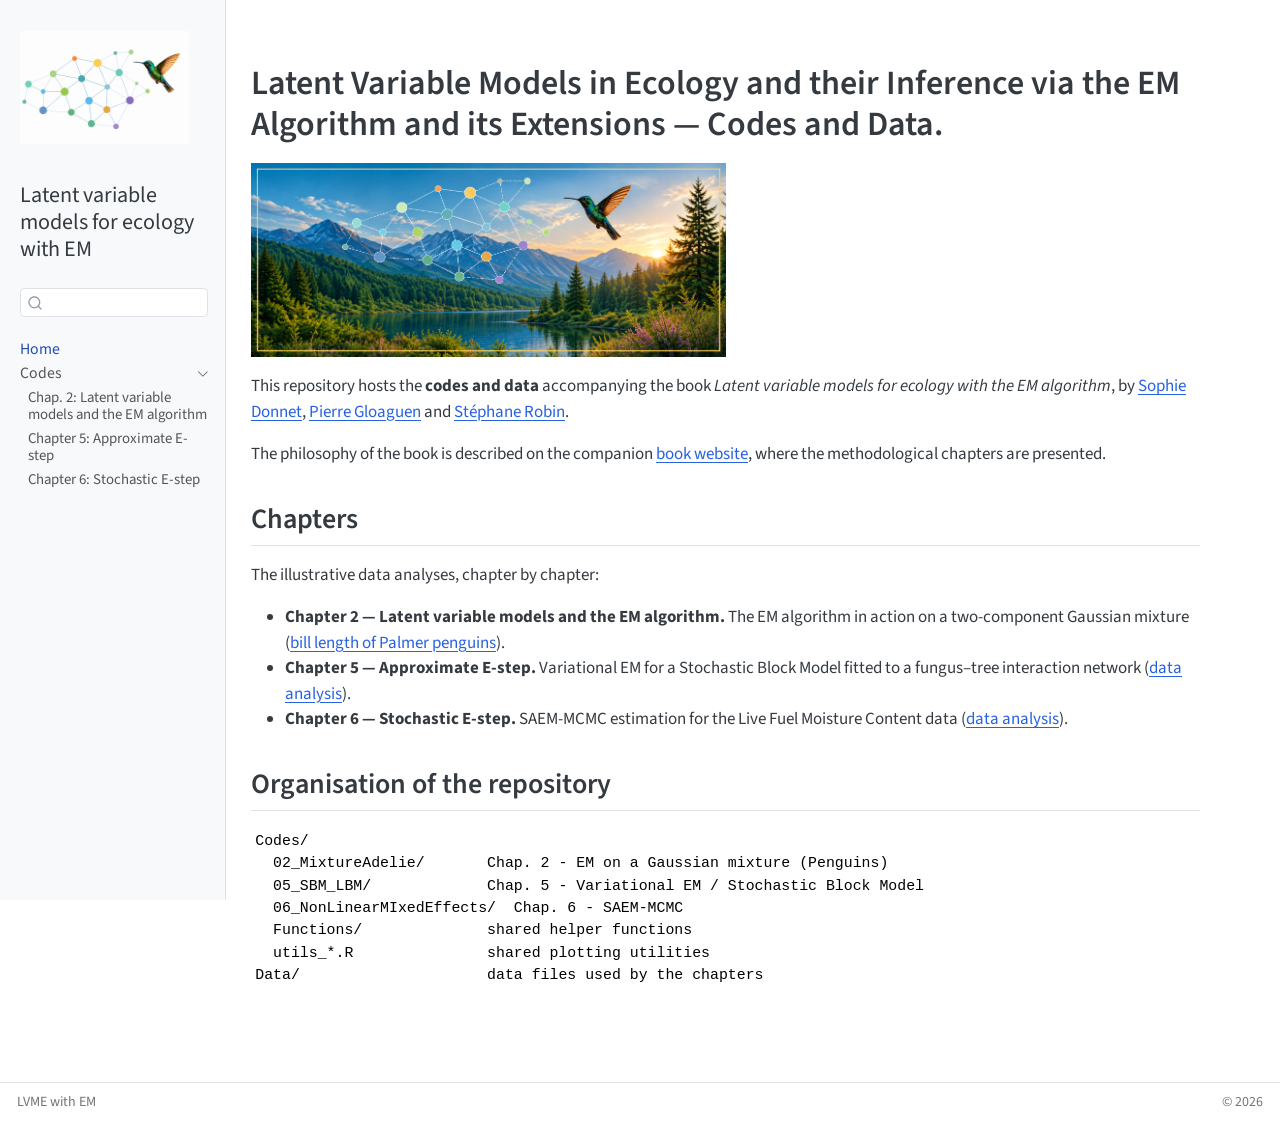
==== docs/index.html @ 4e1c7f14 "Change place for site" ====
<!DOCTYPE html>
<html xmlns="http://www.w3.org/1999/xhtml" lang="en" xml:lang="en"><head>

<meta charset="utf-8">
<meta name="generator" content="quarto-1.10.18">

<meta name="viewport" content="width=device-width, initial-scale=1.0, user-scalable=yes">


<title>Codes and Data</title>
<style>
/* Default styles provided by pandoc.
** See https://pandoc.org/MANUAL.html#variables-for-html for config info.
*/
span.smallcaps{font-variant: small-caps;}
div.columns{display: flex; gap: 1.5em;}
div.column{flex: auto;}
@media screen {
div.columns{gap: min(4vw, 1.5em);}
div.column{overflow-x: auto;}
}
div.hanging-indent{margin-left: 1.5em; text-indent: -1.5em;}
ul.task-list{list-style: none;}
ul.task-list li input[type="checkbox"] {
  width: 0.8em;
  margin: 0 0.8em 0.2em -1em; /* quarto-specific, see https://github.com/quarto-dev/quarto-cli/issues/4556 */ 
  vertical-align: middle;
}
</style>


<script src="site_libs/quarto-nav/quarto-nav.js"></script>
<script src="site_libs/quarto-nav/headroom.min.js"></script>
<script src="site_libs/clipboard/clipboard.min.js"></script>
<script src="site_libs/quarto-search/autocomplete.umd.js"></script>
<script src="site_libs/quarto-search/fuse.min.js"></script>
<script src="site_libs/quarto-search/quarto-search.js"></script>
<meta name="quarto:offset" content="./">
<script src="site_libs/quarto-html/quarto.js" type="module"></script>
<script src="site_libs/quarto-html/tabsets/tabsets.js" type="module"></script>
<script src="site_libs/quarto-html/popper.min.js"></script>
<script src="site_libs/quarto-html/tippy.umd.min.js"></script>
<script src="site_libs/quarto-html/anchor.min.js"></script>
<link href="site_libs/quarto-html/tippy.css" rel="stylesheet">
<link href="site_libs/quarto-html/quarto-syntax-highlighting-64a204ab8560d761af7679ceaba22944.css" rel="stylesheet" id="quarto-text-highlighting-styles">
<script src="site_libs/bootstrap/bootstrap.min.js"></script>
<link href="site_libs/bootstrap/bootstrap-icons.css" rel="stylesheet">
<link href="site_libs/bootstrap/bootstrap-0d4dc3e79fc5e928534d34c30f75bbf1.min.css" rel="stylesheet" append-hash="true" id="quarto-bootstrap" data-mode="light">
<script id="quarto-search-options" type="application/json">{
  "location": "sidebar",
  "copy-button": false,
  "collapse-after": 3,
  "panel-placement": "start",
  "type": "textbox",
  "limit": 50,
  "keyboard-shortcut": [
    "f",
    "/",
    "s"
  ],
  "show-item-context": false,
  "language": {
    "search-no-results-text": "No results",
    "search-matching-documents-text": "matching documents",
    "search-copy-link-title": "Copy link to search",
    "search-hide-matches-text": "Hide additional matches",
    "search-more-match-text": "more match in this document",
    "search-more-matches-text": "more matches in this document",
    "search-clear-button-title": "Clear",
    "search-text-placeholder": "",
    "search-detached-cancel-button-title": "Cancel",
    "search-submit-button-title": "Submit",
    "search-label": "Search"
  }
}</script>


</head>

<body class="nav-sidebar docked fullcontent quarto-light">

<div id="quarto-search-results"></div>
  <header id="quarto-header" class="headroom fixed-top">
  <nav class="quarto-secondary-nav">
    <div class="container-fluid d-flex">
      <button type="button" class="quarto-btn-toggle btn" data-bs-toggle="collapse" role="button" data-bs-target=".quarto-sidebar-collapse-item" aria-controls="quarto-sidebar" aria-expanded="false" aria-label="Toggle sidebar navigation" onclick="if (window.quartoToggleHeadroom) { window.quartoToggleHeadroom(); }">
        <i class="bi bi-layout-text-sidebar-reverse"></i>
      </button>
        <nav class="quarto-page-breadcrumbs" aria-label="breadcrumb"><ol class="breadcrumb"><li class="breadcrumb-item"><a href="./index.html">Home</a></li></ol></nav>
        <a class="flex-grow-1" role="navigation" data-bs-toggle="collapse" data-bs-target=".quarto-sidebar-collapse-item" aria-controls="quarto-sidebar" aria-expanded="false" aria-label="Toggle sidebar navigation" onclick="if (window.quartoToggleHeadroom) { window.quartoToggleHeadroom(); }">      
        </a>
      <button type="button" class="btn quarto-search-button" aria-label="Search" onclick="window.quartoOpenSearch();">
        <i class="bi bi-search"></i>
      </button>
    </div>
  </nav>
</header>
<!-- content -->
<div id="quarto-content" class="quarto-container page-columns page-rows-contents page-layout-article">
<!-- sidebar -->
  <nav id="quarto-sidebar" class="sidebar collapse collapse-horizontal quarto-sidebar-collapse-item sidebar-navigation docked overflow-auto"><div class="quarto-sidebar-header"><div class="sidebar-header-item">
<p><img src="./images/bird.png" class="img-fluid" style="width:90.0%"></p>
</div></div>
    <div class="pt-lg-2 mt-2 text-left sidebar-header">
    <div class="sidebar-title mb-0 py-0">
      <a href="./">Latent variable models for ecology with EM</a> 
    </div>
      </div>
        <div class="mt-2 flex-shrink-0 align-items-center">
        <div class="sidebar-search">
        <div id="quarto-search" class="" title="Search"></div>
        </div>
        </div>
    <div class="sidebar-menu-container"> 
    <ul class="list-unstyled mt-1">
        <li class="sidebar-item">
  <div class="sidebar-item-container"> 
  <a href="./index.html" class="sidebar-item-text sidebar-link active">
 <span class="menu-text">Home</span></a>
  </div>
</li>
        <li class="sidebar-item sidebar-item-section">
      <div class="sidebar-item-container"> 
            <a class="sidebar-item-text sidebar-link text-start" data-bs-toggle="collapse" data-bs-target="#quarto-sidebar-section-1" role="navigation" aria-expanded="true">
 <span class="menu-text">Codes</span></a>
          <a class="sidebar-item-toggle text-start" data-bs-toggle="collapse" data-bs-target="#quarto-sidebar-section-1" role="navigation" aria-expanded="true" aria-label="Toggle section">
            <i class="bi bi-chevron-right ms-2"></i>
          </a> 
      </div>
      <ul id="quarto-sidebar-section-1" class="collapse list-unstyled sidebar-section depth1 show">  
          <li class="sidebar-item">
  <div class="sidebar-item-container"> 
  <a href="./Codes/02_MixtureAdelie/Chap2_EM_toy_mixture.html" class="sidebar-item-text sidebar-link">
 <span class="menu-text">Chap. 2: Latent variable models and the EM algorithm</span></a>
  </div>
</li>
          <li class="sidebar-item">
  <div class="sidebar-item-container"> 
  <a href="./Codes/05_SBM_LBM/Chap5_SBM_Application.html" class="sidebar-item-text sidebar-link">
 <span class="menu-text">Chapter 5: Approximate E-step</span></a>
  </div>
</li>
          <li class="sidebar-item">
  <div class="sidebar-item-container"> 
  <a href="./Codes/06_NonLinearMIxedEffects/Chap6_SAEM_MCMC_LFMC.html" class="sidebar-item-text sidebar-link">
 <span class="menu-text">Chapter 6: Stochastic E-step</span></a>
  </div>
</li>
      </ul>
  </li>
    </ul>
    </div>
</nav>
<div id="quarto-sidebar-glass" class="quarto-sidebar-collapse-item" data-bs-toggle="collapse" data-bs-target=".quarto-sidebar-collapse-item"></div>
<!-- margin-sidebar -->
    
<!-- main -->
<main class="content" id="quarto-document-content"><header id="title-block-header" class="quarto-title-block"></header>




<section id="latent-variable-models-in-ecology-and-their-inference-via-the-em-algorithm-and-its-extensions-codes-and-data." class="level1 unlisted">
<h1 class="unlisted">Latent Variable Models in Ecology and their Inference via the EM Algorithm and its Extensions — Codes and Data.</h1>
<p><img src="images/illustration_bookcover.png" class="img-fluid" style="width:50.0%"></p>
<p>This repository hosts the <strong>codes and data</strong> accompanying the book <em>Latent variable models for ecology with the EM algorithm</em>, by <a href="https://sophiedonnet.github.io/">Sophie Donnet</a>, <a href="">Pierre Gloaguen</a> and <a href="https://scj-robin.github.io/">Stéphane Robin</a>.</p>
<p>The philosophy of the book is described on the companion <a href="https://lvme-with-em-book.github.io/">book website</a>, where the methodological chapters are presented.</p>
<section id="chapters" class="level2">
<h2 class="anchored" data-anchor-id="chapters">Chapters</h2>
<p>The illustrative data analyses, chapter by chapter:</p>
<ul>
<li><strong>Chapter 2 — Latent variable models and the EM algorithm.</strong> The EM algorithm in action on a two-component Gaussian mixture (<a href="Codes/02_MixtureAdelie/Chap2_EM_toy_mixture.html">bill length of Palmer penguins</a>).</li>
<li><strong>Chapter 5 — Approximate E-step.</strong> Variational EM for a Stochastic Block Model fitted to a fungus–tree interaction network (<a href="Codes/05_SBM_LBM/Chap5_SBM_Application.html">data analysis</a>).</li>
<li><strong>Chapter 6 — Stochastic E-step.</strong> SAEM-MCMC estimation for the Live Fuel Moisture Content data (<a href="Codes/06_NonLinearMIxedEffects/Chap6_SAEM_MCMC_LFMC.html">data analysis</a>).</li>
</ul>
</section>
<section id="organisation-of-the-repository" class="level2">
<h2 class="anchored" data-anchor-id="organisation-of-the-repository">Organisation of the repository</h2>
<pre><code>Codes/
  02_MixtureAdelie/       Chap. 2 - EM on a Gaussian mixture (Penguins)
  05_SBM_LBM/             Chap. 5 - Variational EM / Stochastic Block Model
  06_NonLinearMIxedEffects/  Chap. 6 - SAEM-MCMC
  Functions/              shared helper functions
  utils_*.R               shared plotting utilities
Data/                     data files used by the chapters</code></pre>


</section>
</section>

</main> <!-- /main -->
<script id="quarto-html-after-body" type="application/javascript">
  window.document.addEventListener("DOMContentLoaded", function (event) {
    const icon = "";
    const anchorJS = new window.AnchorJS();
    anchorJS.options = {
      placement: 'right',
      icon: icon
    };
    anchorJS.add('.anchored');
    const isCodeAnnotation = (el) => {
      for (const clz of el.classList) {
        if (clz.startsWith('code-annotation-')) {                     
          return true;
        }
      }
      return false;
    }
    const onCopySuccess = function(e) {
      // button target
      const button = e.trigger;
      // don't keep focus
      button.blur();
      // flash "checked"
      button.classList.add('code-copy-button-checked');
      var currentTitle = button.getAttribute("title");
      button.setAttribute("title", "Copied!");
      let tooltip;
      if (window.bootstrap) {
        button.setAttribute("data-bs-toggle", "tooltip");
        button.setAttribute("data-bs-placement", "left");
        button.setAttribute("data-bs-title", "Copied!");
        tooltip = new bootstrap.Tooltip(button, 
          { trigger: "manual", 
            customClass: "code-copy-button-tooltip",
            offset: [0, -8]});
        tooltip.show();    
      }
      setTimeout(function() {
        if (tooltip) {
          tooltip.hide();
          button.removeAttribute("data-bs-title");
          button.removeAttribute("data-bs-toggle");
          button.removeAttribute("data-bs-placement");
        }
        button.setAttribute("title", currentTitle);
        button.classList.remove('code-copy-button-checked');
      }, 1000);
      // clear code selection
      e.clearSelection();
    }
    const getTextToCopy = function(trigger) {
      const outerScaffold = trigger.parentElement.cloneNode(true);
      const codeEl = outerScaffold.querySelector('code');
      for (const childEl of codeEl.children) {
        if (isCodeAnnotation(childEl)) {
          childEl.remove();
        }
      }
      return codeEl.innerText;
    }
    const clipboard = new window.ClipboardJS('.code-copy-button:not([data-in-quarto-modal])', {
      text: getTextToCopy
    });
    clipboard.on('success', onCopySuccess);
    if (window.document.getElementById('quarto-embedded-source-code-modal')) {
      const clipboardModal = new window.ClipboardJS('.code-copy-button[data-in-quarto-modal]', {
        text: getTextToCopy,
        container: window.document.getElementById('quarto-embedded-source-code-modal')
      });
      clipboardModal.on('success', onCopySuccess);
    }
      var localhostRegex = new RegExp(/^(?:http|https):\/\/localhost\:?[0-9]*\//);
      var mailtoRegex = new RegExp(/^mailto:/);
        var filterRegex = new RegExp('/' + window.location.host + '/');
      var isInternal = (href) => {
          return filterRegex.test(href) || localhostRegex.test(href) || mailtoRegex.test(href);
      }
      // Inspect non-navigation links and adorn them if external
     var links = window.document.querySelectorAll('a[href]:not(.nav-link):not(.navbar-brand):not(.toc-action):not(.sidebar-link):not(.sidebar-item-toggle):not(.pagination-link):not(.no-external):not([aria-hidden]):not(.dropdown-item):not(.quarto-navigation-tool):not(.about-link)');
      for (var i=0; i<links.length; i++) {
        const link = links[i];
        if (!isInternal(link.href)) {
          // undo the damage that might have been done by quarto-nav.js in the case of
          // links that we want to consider external
          if (link.dataset.originalHref !== undefined) {
            link.href = link.dataset.originalHref;
          }
        }
      }
    function tippyHover(el, contentFn, onTriggerFn, onUntriggerFn) {
      const config = {
        allowHTML: true,
        maxWidth: 500,
        delay: 100,
        arrow: false,
        appendTo: function(el) {
            return el.parentElement;
        },
        interactive: true,
        interactiveBorder: 10,
        theme: 'quarto',
        placement: 'bottom-start',
      };
      if (contentFn) {
        config.content = contentFn;
      }
      if (onTriggerFn) {
        config.onTrigger = onTriggerFn;
      }
      if (onUntriggerFn) {
        config.onUntrigger = onUntriggerFn;
      }
      window.tippy(el, config); 
    }
    const noterefs = window.document.querySelectorAll('a[role="doc-noteref"]');
    for (var i=0; i<noterefs.length; i++) {
      const ref = noterefs[i];
      tippyHover(ref, function() {
        // use id or data attribute instead here
        let href = ref.getAttribute('data-footnote-href') || ref.getAttribute('href');
        try { href = new URL(href).hash; } catch {}
        const id = href.replace(/^#\/?/, "");
        const note = window.document.getElementById(id);
        if (note) {
          return note.innerHTML;
        } else {
          return "";
        }
      });
    }
    const xrefs = window.document.querySelectorAll('a.quarto-xref');
    const processXRef = (id, note) => {
      // Strip column container classes
      const stripColumnClz = (el) => {
        el.classList.remove("page-full", "page-columns");
        if (el.children) {
          for (const child of el.children) {
            stripColumnClz(child);
          }
        }
      }
      stripColumnClz(note)
      if (id === null || id.startsWith('sec-')) {
        // Special case sections, only their first couple elements
        const container = document.createElement("div");
        if (note.children && note.children.length > 2) {
          container.appendChild(note.children[0].cloneNode(true));
          for (let i = 1; i < note.children.length; i++) {
            const child = note.children[i];
            if (child.tagName === "P" && child.innerText === "") {
              continue;
            } else {
              container.appendChild(child.cloneNode(true));
              break;
            }
          }
          if (window.Quarto?.typesetMath) {
            window.Quarto.typesetMath(container);
          }
          return container.innerHTML
        } else {
          if (window.Quarto?.typesetMath) {
            window.Quarto.typesetMath(note);
          }
          return note.innerHTML;
        }
      } else {
        // Remove any anchor links if they are present
        const anchorLink = note.querySelector('a.anchorjs-link');
        if (anchorLink) {
          anchorLink.remove();
        }
        if (window.Quarto?.typesetMath) {
          window.Quarto.typesetMath(note);
        }
        if (note.classList.contains("callout")) {
          return note.outerHTML;
        } else {
          return note.innerHTML;
        }
      }
    }
    for (var i=0; i<xrefs.length; i++) {
      const xref = xrefs[i];
      tippyHover(xref, undefined, function(instance) {
        instance.disable();
        let url = xref.getAttribute('href');
        let hash = undefined; 
        if (url.startsWith('#')) {
          hash = url;
        } else {
          try { hash = new URL(url).hash; } catch {}
        }
        if (hash) {
          const id = hash.replace(/^#\/?/, "");
          const note = window.document.getElementById(id);
          if (note !== null) {
            try {
              const html = processXRef(id, note.cloneNode(true));
              instance.setContent(html);
            } finally {
              instance.enable();
              instance.show();
            }
          } else {
            // See if we can fetch this
            fetch(url.split('#')[0])
            .then(res => res.text())
            .then(html => {
              const parser = new DOMParser();
              const htmlDoc = parser.parseFromString(html, "text/html");
              const note = htmlDoc.getElementById(id);
              if (note !== null) {
                const html = processXRef(id, note);
                instance.setContent(html);
              } 
            }).finally(() => {
              instance.enable();
              instance.show();
            });
          }
        } else {
          // See if we can fetch a full url (with no hash to target)
          // This is a special case and we should probably do some content thinning / targeting
          fetch(url)
          .then(res => res.text())
          .then(html => {
            const parser = new DOMParser();
            const htmlDoc = parser.parseFromString(html, "text/html");
            const note = htmlDoc.querySelector('main.content');
            if (note !== null) {
              // This should only happen for chapter cross references
              // (since there is no id in the URL)
              // remove the first header
              if (note.children.length > 0 && note.children[0].tagName === "HEADER") {
                note.children[0].remove();
              }
              const html = processXRef(null, note);
              instance.setContent(html);
            } 
          }).finally(() => {
            instance.enable();
            instance.show();
          });
        }
      }, function(instance) {
      });
    }
        let selectedAnnoteEl;
        const selectorForAnnotation = ( cell, annotation) => {
          let cellAttr = 'data-code-cell="' + cell + '"';
          let lineAttr = 'data-code-annotation="' +  annotation + '"';
          const selector = 'span[' + cellAttr + '][' + lineAttr + ']';
          return selector;
        }
        const selectCodeLines = (annoteEl) => {
          const doc = window.document;
          const targetCell = annoteEl.getAttribute("data-target-cell");
          const targetAnnotation = annoteEl.getAttribute("data-target-annotation");
          const annoteSpan = window.document.querySelector(selectorForAnnotation(targetCell, targetAnnotation));
          const lines = annoteSpan.getAttribute("data-code-lines").split(",");
          const lineIds = lines.map((line) => {
            return targetCell + "-" + line;
          })
          let top = null;
          let height = null;
          let parent = null;
          if (lineIds.length > 0) {
              //compute the position of the single el (top and bottom and make a div)
              const el = window.document.getElementById(lineIds[0]);
              top = el.offsetTop;
              height = el.offsetHeight;
              parent = el.parentElement.parentElement;
            if (lineIds.length > 1) {
              const lastEl = window.document.getElementById(lineIds[lineIds.length - 1]);
              const bottom = lastEl.offsetTop + lastEl.offsetHeight;
              height = bottom - top;
            }
            if (top !== null && height !== null && parent !== null) {
              // cook up a div (if necessary) and position it 
              let div = window.document.getElementById("code-annotation-line-highlight");
              if (div === null) {
                div = window.document.createElement("div");
                div.setAttribute("id", "code-annotation-line-highlight");
                div.style.position = 'absolute';
                parent.appendChild(div);
              }
              div.style.top = top - 2 + "px";
              div.style.height = height + 4 + "px";
              div.style.left = 0;
              let gutterDiv = window.document.getElementById("code-annotation-line-highlight-gutter");
              if (gutterDiv === null) {
                gutterDiv = window.document.createElement("div");
                gutterDiv.setAttribute("id", "code-annotation-line-highlight-gutter");
                gutterDiv.style.position = 'absolute';
                const codeCell = window.document.getElementById(targetCell);
                const gutter = codeCell.querySelector('.code-annotation-gutter');
                gutter.appendChild(gutterDiv);
              }
              gutterDiv.style.top = top - 2 + "px";
              gutterDiv.style.height = height + 4 + "px";
            }
            selectedAnnoteEl = annoteEl;
          }
        };
        const unselectCodeLines = () => {
          const elementsIds = ["code-annotation-line-highlight", "code-annotation-line-highlight-gutter"];
          elementsIds.forEach((elId) => {
            const div = window.document.getElementById(elId);
            if (div) {
              div.remove();
            }
          });
          selectedAnnoteEl = undefined;
        };
          // Handle positioning of the toggle
      window.addEventListener(
        "resize",
        throttle(() => {
          elRect = undefined;
          if (selectedAnnoteEl) {
            selectCodeLines(selectedAnnoteEl);
          }
        }, 10)
      );
      function throttle(fn, ms) {
      let throttle = false;
      let timer;
        return (...args) => {
          if(!throttle) { // first call gets through
              fn.apply(this, args);
              throttle = true;
          } else { // all the others get throttled
              if(timer) clearTimeout(timer); // cancel #2
              timer = setTimeout(() => {
                fn.apply(this, args);
                timer = throttle = false;
              }, ms);
          }
        };
      }
        // Attach click handler to the DT
        const annoteDls = window.document.querySelectorAll('dt[data-target-cell]');
        for (const annoteDlNode of annoteDls) {
          annoteDlNode.addEventListener('click', (event) => {
            const clickedEl = event.target;
            if (clickedEl !== selectedAnnoteEl) {
              unselectCodeLines();
              const activeEl = window.document.querySelector('dt[data-target-cell].code-annotation-active');
              if (activeEl) {
                activeEl.classList.remove('code-annotation-active');
              }
              selectCodeLines(clickedEl);
              clickedEl.classList.add('code-annotation-active');
            } else {
              // Unselect the line
              unselectCodeLines();
              clickedEl.classList.remove('code-annotation-active');
            }
          });
        }
    const findCites = (el) => {
      const parentEl = el.parentElement;
      if (parentEl) {
        const cites = parentEl.dataset.cites;
        if (cites) {
          return {
            el,
            cites: cites.split(' ')
          };
        } else {
          return findCites(el.parentElement)
        }
      } else {
        return undefined;
      }
    };
    var bibliorefs = window.document.querySelectorAll('a[role="doc-biblioref"]');
    for (var i=0; i<bibliorefs.length; i++) {
      const ref = bibliorefs[i];
      const citeInfo = findCites(ref);
      if (citeInfo) {
        tippyHover(citeInfo.el, function() {
          var popup = window.document.createElement('div');
          citeInfo.cites.forEach(function(cite) {
            var citeDiv = window.document.createElement('div');
            citeDiv.classList.add('hanging-indent');
            citeDiv.classList.add('csl-entry');
            var biblioDiv = window.document.getElementById('ref-' + cite);
            if (biblioDiv) {
              citeDiv.innerHTML = biblioDiv.innerHTML;
            }
            popup.appendChild(citeDiv);
          });
          return popup.innerHTML;
        });
      }
    }
  });
  </script>
</div> <!-- /content -->
<footer class="footer">
  <div class="nav-footer">
    <div class="nav-footer-left">
<p>LVME with EM</p>
</div>   
    <div class="nav-footer-center">
      &nbsp;
    </div>
    <div class="nav-footer-right">
<p>© 2026</p>
</div>
  </div>
</footer>




</body></html>
---- docs/site_libs/quarto-html/tippy.css ----
.tippy-box[data-animation=fade][data-state=hidden]{opacity:0}[data-tippy-root]{max-width:calc(100vw - 10px)}.tippy-box{position:relative;background-color:#333;color:#fff;border-radius:4px;font-size:14px;line-height:1.4;white-space:normal;outline:0;transition-property:transform,visibility,opacity}.tippy-box[data-placement^=top]>.tippy-arrow{bottom:0}.tippy-box[data-placement^=top]>.tippy-arrow:before{bottom:-7px;left:0;border-width:8px 8px 0;border-top-color:initial;transform-origin:center top}.tippy-box[data-placement^=bottom]>.tippy-arrow{top:0}.tippy-box[data-placement^=bottom]>.tippy-arrow:before{top:-7px;left:0;border-width:0 8px 8px;border-bottom-color:initial;transform-origin:center bottom}.tippy-box[data-placement^=left]>.tippy-arrow{right:0}.tippy-box[data-placement^=left]>.tippy-arrow:before{border-width:8px 0 8px 8px;border-left-color:initial;right:-7px;transform-origin:center left}.tippy-box[data-placement^=right]>.tippy-arrow{left:0}.tippy-box[data-placement^=right]>.tippy-arrow:before{left:-7px;border-width:8px 8px 8px 0;border-right-color:initial;transform-origin:center right}.tippy-box[data-inertia][data-state=visible]{transition-timing-function:cubic-bezier(.54,1.5,.38,1.11)}.tippy-arrow{width:16px;height:16px;color:#333}.tippy-arrow:before{content:"";position:absolute;border-color:transparent;border-style:solid}.tippy-content{position:relative;padding:5px 9px;z-index:1}
---- docs/site_libs/quarto-html/quarto-syntax-highlighting-64a204ab8560d761af7679ceaba22944.css ----
/* quarto syntax highlight colors */
:root {
  --quarto-hl-ot-color: #003B4F;
  --quarto-hl-at-color: #657422;
  --quarto-hl-ss-color: #20794D;
  --quarto-hl-an-color: #5E5E5E;
  --quarto-hl-fu-color: #4758AB;
  --quarto-hl-st-color: #20794D;
  --quarto-hl-cf-color: #003B4F;
  --quarto-hl-op-color: #5E5E5E;
  --quarto-hl-er-color: #AD0000;
  --quarto-hl-bn-color: #AD0000;
  --quarto-hl-al-color: #AD0000;
  --quarto-hl-va-color: #111111;
  --quarto-hl-bu-color: inherit;
  --quarto-hl-ex-color: inherit;
  --quarto-hl-pp-color: #AD0000;
  --quarto-hl-in-color: #5E5E5E;
  --quarto-hl-vs-color: #20794D;
  --quarto-hl-wa-color: #5E5E5E;
  --quarto-hl-do-color: #5E5E5E;
  --quarto-hl-im-color: #00769E;
  --quarto-hl-ch-color: #20794D;
  --quarto-hl-dt-color: #AD0000;
  --quarto-hl-fl-color: #AD0000;
  --quarto-hl-co-color: #5E5E5E;
  --quarto-hl-cv-color: #5E5E5E;
  --quarto-hl-cn-color: #8f5902;
  --quarto-hl-sc-color: #5E5E5E;
  --quarto-hl-dv-color: #AD0000;
  --quarto-hl-kw-color: #003B4F;
}

/* other quarto variables */
:root {
  --quarto-font-monospace: SFMono-Regular, Menlo, Monaco, Consolas, "Liberation Mono", "Courier New", monospace;
}

/* syntax highlight based on Pandoc's rules */
pre > code.sourceCode > span {
  color: #003B4F;
}

code.sourceCode > span {
  color: #003B4F;
}

div.sourceCode,
div.sourceCode pre.sourceCode {
  color: #003B4F;
}

/* Normal */
code span {
  color: #003B4F;
}

/* Alert */
code span.al {
  color: #AD0000;
  font-style: inherit;
}

/* Annotation */
code span.an {
  color: #5E5E5E;
  font-style: inherit;
}

/* Attribute */
code span.at {
  color: #657422;
  font-style: inherit;
}

/* BaseN */
code span.bn {
  color: #AD0000;
  font-style: inherit;
}

/* BuiltIn */
code span.bu {
  font-style: inherit;
}

/* ControlFlow */
code span.cf {
  color: #003B4F;
  font-weight: bold;
  font-style: inherit;
}

/* Char */
code span.ch {
  color: #20794D;
  font-style: inherit;
}

/* Constant */
code span.cn {
  color: #8f5902;
  font-style: inherit;
}

/* Comment */
code span.co {
  color: #5E5E5E;
  font-style: inherit;
}

/* CommentVar */
code span.cv {
  color: #5E5E5E;
  font-style: italic;
}

/* Documentation */
code span.do {
  color: #5E5E5E;
  font-style: italic;
}

/* DataType */
code span.dt {
  color: #AD0000;
  font-style: inherit;
}

/* DecVal */
code span.dv {
  color: #AD0000;
  font-style: inherit;
}

/* Error */
code span.er {
  color: #AD0000;
  font-style: inherit;
}

/* Extension */
code span.ex {
  font-style: inherit;
}

/* Float */
code span.fl {
  color: #AD0000;
  font-style: inherit;
}

/* Function */
code span.fu {
  color: #4758AB;
  font-style: inherit;
}

/* Import */
code span.im {
  color: #00769E;
  font-style: inherit;
}

/* Information */
code span.in {
  color: #5E5E5E;
  font-style: inherit;
}

/* Keyword */
code span.kw {
  color: #003B4F;
  font-weight: bold;
  font-style: inherit;
}

/* Operator */
code span.op {
  color: #5E5E5E;
  font-style: inherit;
}

/* Other */
code span.ot {
  color: #003B4F;
  font-style: inherit;
}

/* Preprocessor */
code span.pp {
  color: #AD0000;
  font-style: inherit;
}

/* SpecialChar */
code span.sc {
  color: #5E5E5E;
  font-style: inherit;
}

/* SpecialString */
code span.ss {
  color: #20794D;
  font-style: inherit;
}

/* String */
code span.st {
  color: #20794D;
  font-style: inherit;
}

/* Variable */
code span.va {
  color: #111111;
  font-style: inherit;
}

/* VerbatimString */
code span.vs {
  color: #20794D;
  font-style: inherit;
}

/* Warning */
code span.wa {
  color: #5E5E5E;
  font-style: italic;
}

.prevent-inlining {
  content: "</";
}

/*# sourceMappingURL=9d8d5bb603a83b8298b89080a598c93b.css.map */
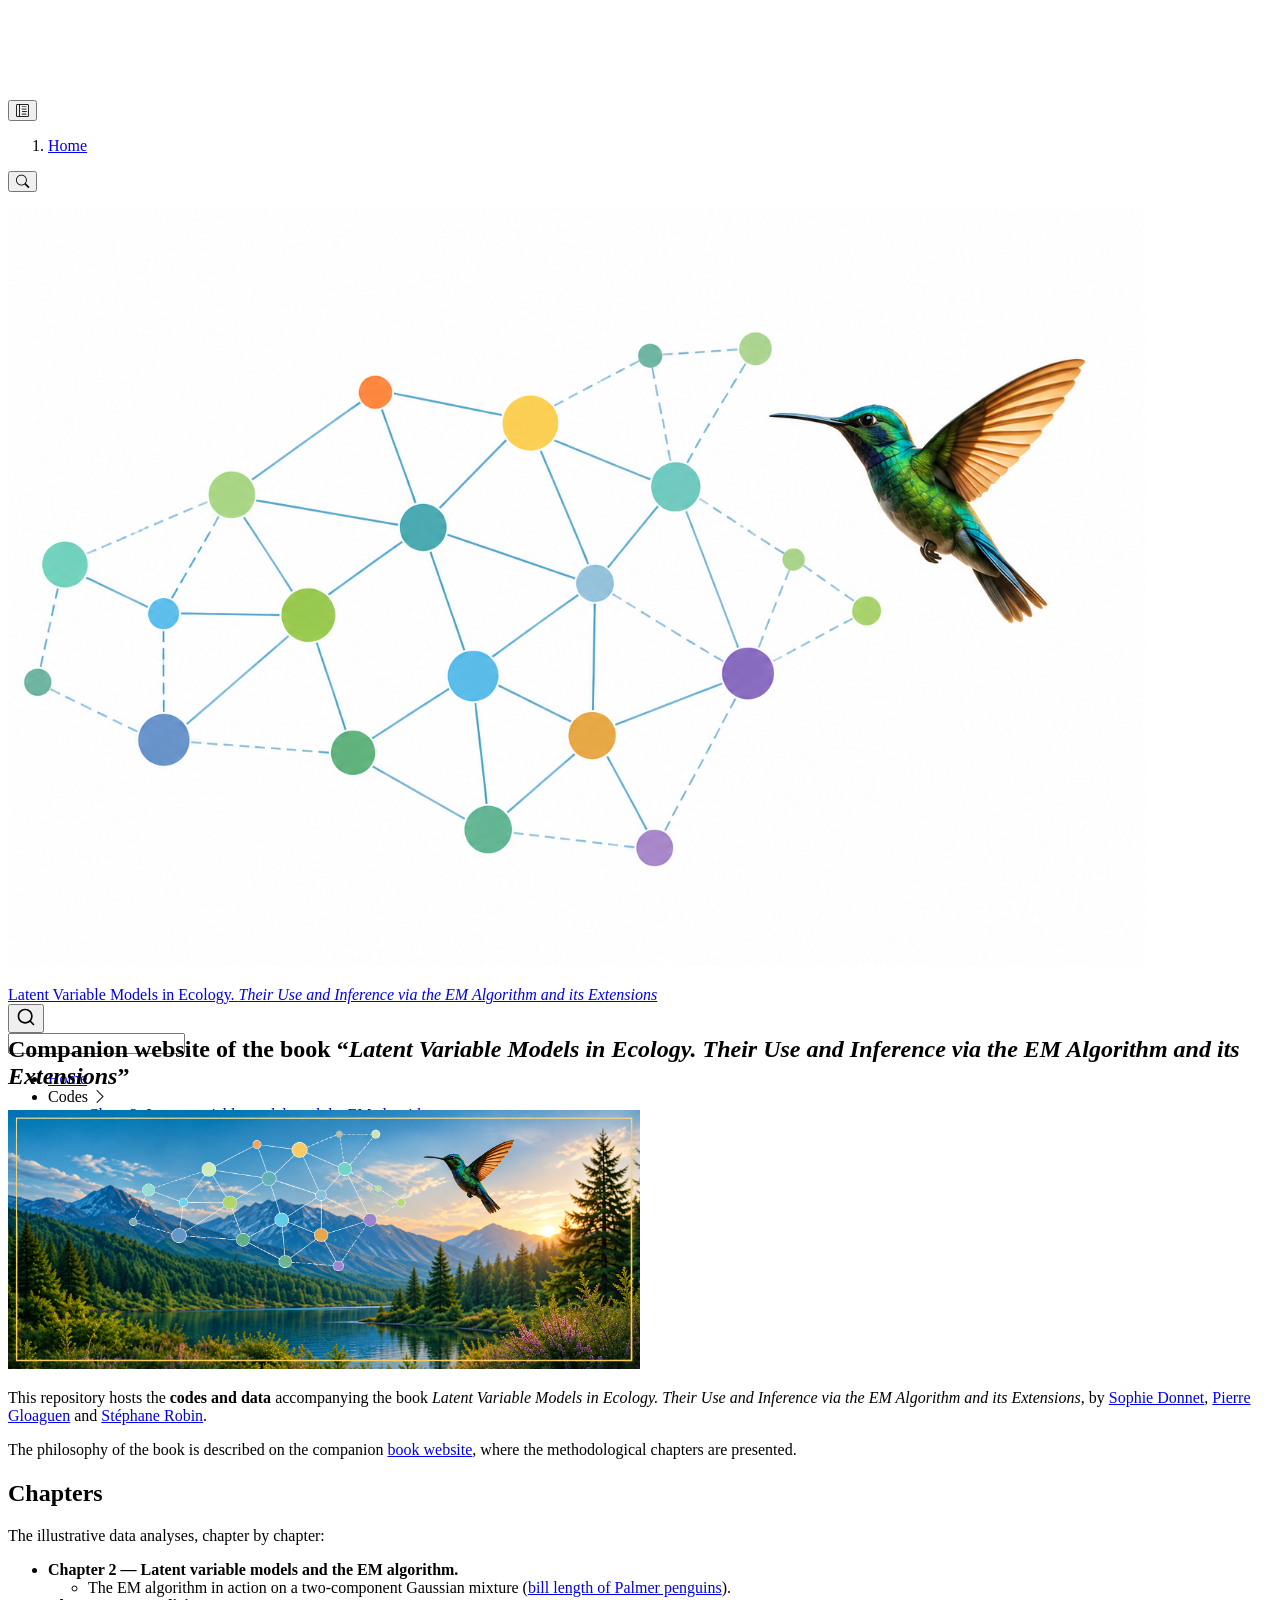
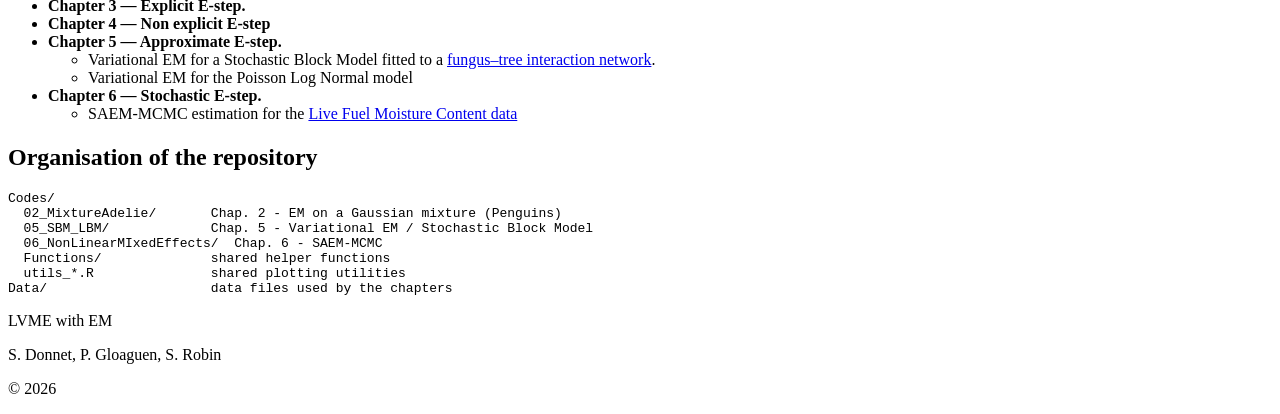
==== commit f5cfb24a: "change title" ====
--- a/docs/index.html
+++ b/docs/index.html
@@ -45,7 +45,7 @@
 <link href="site_libs/quarto-html/quarto-syntax-highlighting-64a204ab8560d761af7679ceaba22944.css" rel="stylesheet" id="quarto-text-highlighting-styles">
 <script src="site_libs/bootstrap/bootstrap.min.js"></script>
 <link href="site_libs/bootstrap/bootstrap-icons.css" rel="stylesheet">
-<link href="site_libs/bootstrap/bootstrap-0d4dc3e79fc5e928534d34c30f75bbf1.min.css" rel="stylesheet" append-hash="true" id="quarto-bootstrap" data-mode="light">
+<link href="site_libs/bootstrap/bootstrap-5e66adb573bae3a0ab1083f565e74dd3.min.css" rel="stylesheet" append-hash="true" id="quarto-bootstrap" data-mode="light">
 <script id="quarto-search-options" type="application/json">{
   "location": "sidebar",
   "copy-button": false,
@@ -103,7 +103,7 @@
 </div></div>
     <div class="pt-lg-2 mt-2 text-left sidebar-header">
     <div class="sidebar-title mb-0 py-0">
-      <a href="./">Latent variable models for ecology with EM</a> 
+      <a href="./">Latent Variable Models in Ecology. <em>Their Use and Inference via the EM Algorithm and its Extensions</em></a> 
     </div>
       </div>
         <div class="mt-2 flex-shrink-0 align-items-center">
@@ -160,18 +160,30 @@
 
 
 
-<section id="latent-variable-models-in-ecology-and-their-inference-via-the-em-algorithm-and-its-extensions-codes-and-data." class="level1 unlisted">
-<h1 class="unlisted">Latent Variable Models in Ecology and their Inference via the EM Algorithm and its Extensions — Codes and Data.</h1>
+<section id="companion-website-of-the-book-latent-variable-models-in-ecology.-their-use-and-inference-via-the-em-algorithm-and-its-extensions" class="level1 unlisted">
+<h1 class="unlisted">Companion website of the book “<em>Latent Variable Models in Ecology. Their Use and Inference via the EM Algorithm and its Extensions</em>”</h1>
 <p><img src="images/illustration_bookcover.png" class="img-fluid" style="width:50.0%"></p>
-<p>This repository hosts the <strong>codes and data</strong> accompanying the book <em>Latent variable models for ecology with the EM algorithm</em>, by <a href="https://sophiedonnet.github.io/">Sophie Donnet</a>, <a href="">Pierre Gloaguen</a> and <a href="https://scj-robin.github.io/">Stéphane Robin</a>.</p>
+<p>This repository hosts the <strong>codes and data</strong> accompanying the book <em>Latent Variable Models in Ecology. Their Use and Inference via the EM Algorithm and its Extensions</em>, by <a href="https://sophiedonnet.github.io/">Sophie Donnet</a>, <a href="">Pierre Gloaguen</a> and <a href="https://scj-robin.github.io/">Stéphane Robin</a>.</p>
 <p>The philosophy of the book is described on the companion <a href="https://lvme-with-em-book.github.io/">book website</a>, where the methodological chapters are presented.</p>
 <section id="chapters" class="level2">
 <h2 class="anchored" data-anchor-id="chapters">Chapters</h2>
 <p>The illustrative data analyses, chapter by chapter:</p>
 <ul>
-<li><strong>Chapter 2 — Latent variable models and the EM algorithm.</strong> The EM algorithm in action on a two-component Gaussian mixture (<a href="Codes/02_MixtureAdelie/Chap2_EM_toy_mixture.html">bill length of Palmer penguins</a>).</li>
-<li><strong>Chapter 5 — Approximate E-step.</strong> Variational EM for a Stochastic Block Model fitted to a fungus–tree interaction network (<a href="Codes/05_SBM_LBM/Chap5_SBM_Application.html">data analysis</a>).</li>
-<li><strong>Chapter 6 — Stochastic E-step.</strong> SAEM-MCMC estimation for the Live Fuel Moisture Content data (<a href="Codes/06_NonLinearMIxedEffects/Chap6_SAEM_MCMC_LFMC.html">data analysis</a>).</li>
+<li><strong>Chapter 2 — Latent variable models and the EM algorithm.</strong>
+<ul>
+<li>The EM algorithm in action on a two-component Gaussian mixture (<a href="Codes/02_MixtureAdelie/Chap2_EM_toy_mixture.html">bill length of Palmer penguins</a>).</li>
+</ul></li>
+<li><strong>Chapter 3 — Explicit E-step.</strong></li>
+<li><strong>Chapter 4 — Non explicit E-step</strong></li>
+<li><strong>Chapter 5 — Approximate E-step.</strong>
+<ul>
+<li>Variational EM for a Stochastic Block Model fitted to a <a href="Codes/05_SBM_LBM/Chap5_SBM_Application.html">fungus–tree interaction network</a>.</li>
+<li>Variational EM for the Poisson Log Normal model</li>
+</ul></li>
+<li><strong>Chapter 6 — Stochastic E-step.</strong>
+<ul>
+<li>SAEM-MCMC estimation for the <a href="Codes/06_NonLinearMIxedEffects/Chap6_SAEM_MCMC_LFMC.html">Live Fuel Moisture Content data</a></li>
+</ul></li>
 </ul>
 </section>
 <section id="organisation-of-the-repository" class="level2">
@@ -596,8 +608,8 @@
 <p>LVME with EM</p>
 </div>   
     <div class="nav-footer-center">
-      &nbsp;
-    </div>
+<p>S. Donnet, P. Gloaguen, S. Robin</p>
+</div>
     <div class="nav-footer-right">
 <p>© 2026</p>
 </div>
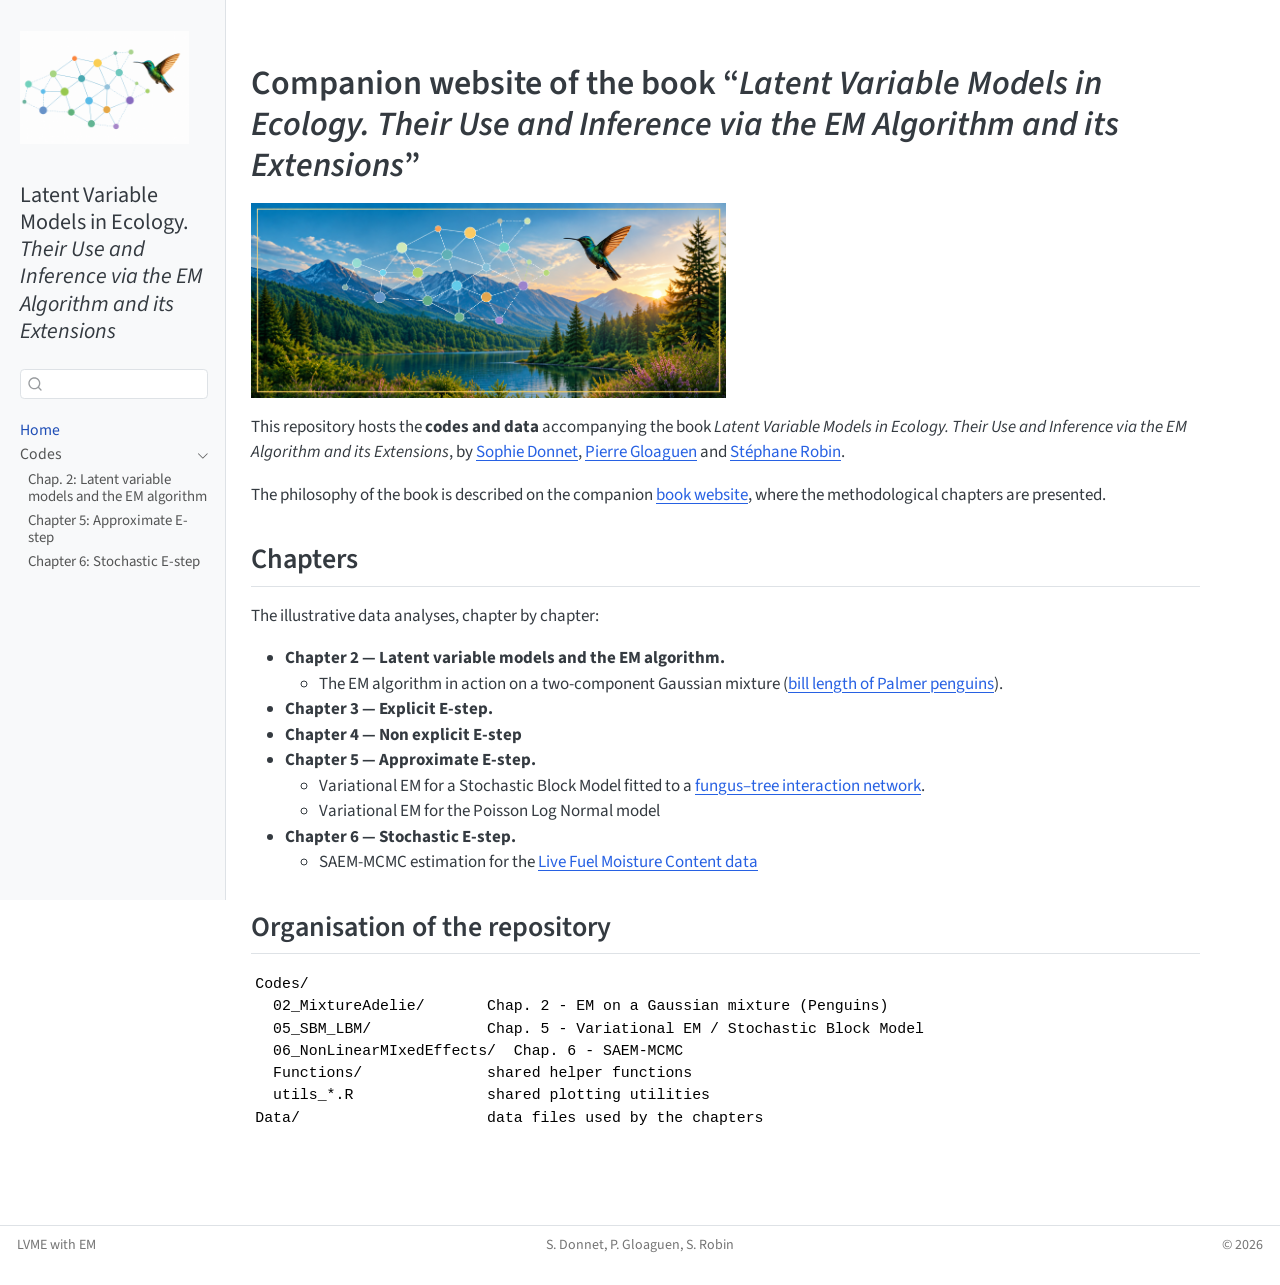
==== commit 8a81b7d6: "Update jason tasks" ====
--- a/docs/index.html
+++ b/docs/index.html
@@ -45,7 +45,7 @@
 <link href="site_libs/quarto-html/quarto-syntax-highlighting-64a204ab8560d761af7679ceaba22944.css" rel="stylesheet" id="quarto-text-highlighting-styles">
 <script src="site_libs/bootstrap/bootstrap.min.js"></script>
 <link href="site_libs/bootstrap/bootstrap-icons.css" rel="stylesheet">
-<link href="site_libs/bootstrap/bootstrap-5e66adb573bae3a0ab1083f565e74dd3.min.css" rel="stylesheet" append-hash="true" id="quarto-bootstrap" data-mode="light">
+<link href="site_libs/bootstrap/bootstrap-0d4dc3e79fc5e928534d34c30f75bbf1.min.css" rel="stylesheet" append-hash="true" id="quarto-bootstrap" data-mode="light">
 <script id="quarto-search-options" type="application/json">{
   "location": "sidebar",
   "copy-button": false,
